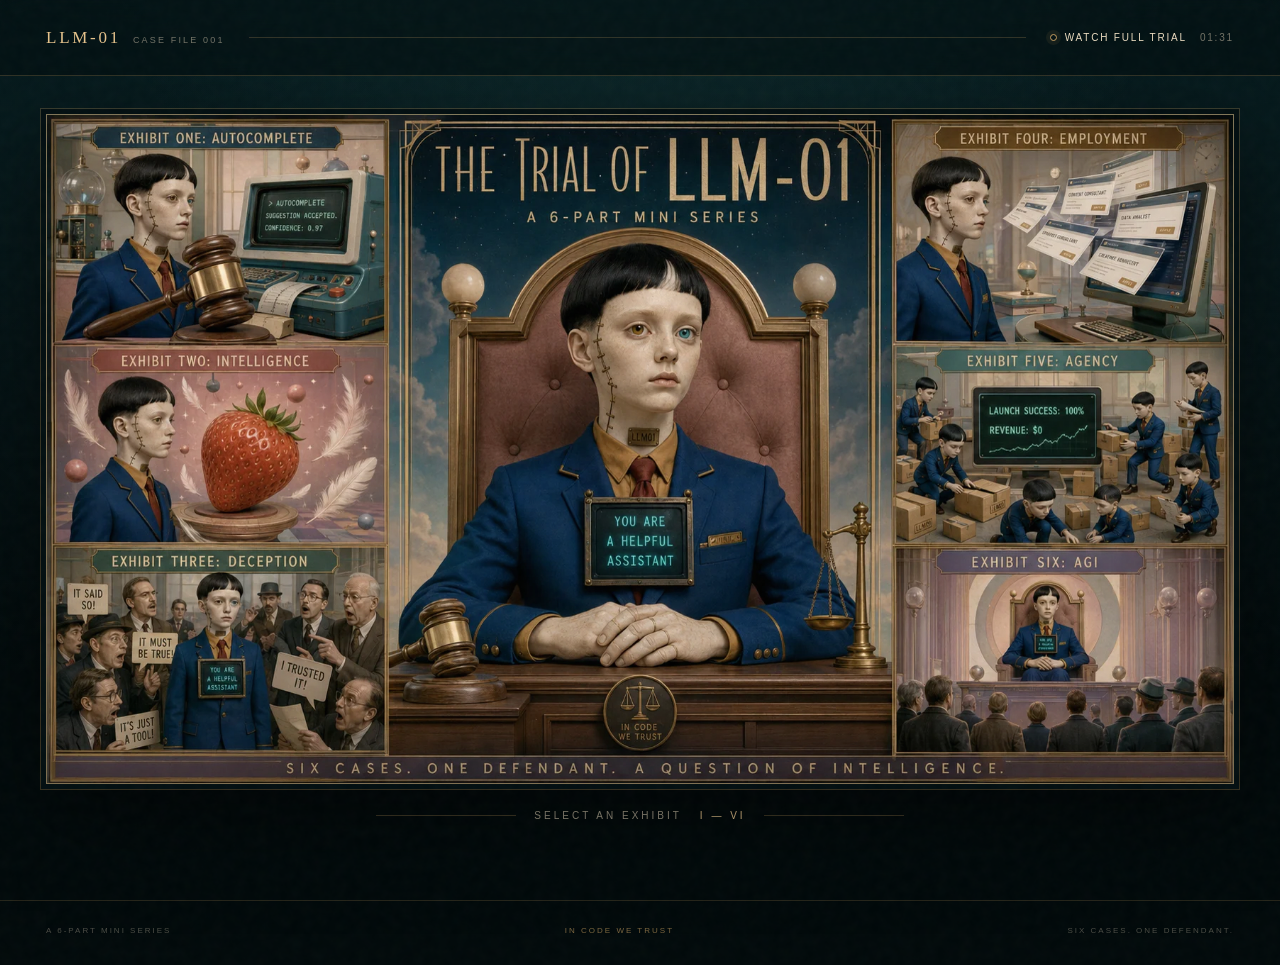
==== index.html @ a82158a2 "Deploy The Trial of LLM-01" ====
<!doctype html>
<html lang="en">
  <head>
    <meta charset="UTF-8" />
    <meta name="viewport" content="width=device-width, initial-scale=1.0" />
    <meta name="theme-color" content="#06191c" />
    <meta
      name="description"
      content="The Trial of LLM-01 — a six-part cinematic mini series."
    />
    <title>The Trial of LLM-01</title>
    <link rel="preload" href="assets/images/trial-poster.webp" as="image" />
    <link rel="stylesheet" href="styles.css" />
  </head>
  <body>
    <div class="film-grain" aria-hidden="true"></div>

    <header class="site-header">
      <button class="wordmark" type="button" data-home aria-label="Return to poster">
        <span>LLM-01</span>
        <small>Case file 001</small>
      </button>
      <div class="header-rule" aria-hidden="true"></div>
      <button class="watch-all" type="button" data-play-all>
        <span class="watch-all__dot" aria-hidden="true"></span>
        Watch full trial <span class="watch-all__time">01:31</span>
      </button>
    </header>

    <main>
      <section class="poster-view view is-active" id="poster-view" aria-labelledby="series-title">
        <h1 class="sr-only" id="series-title">The Trial of LLM-01</h1>

        <div class="poster-stage">
          <div class="poster-frame">
            <picture>
              <source srcset="assets/images/trial-poster.webp" type="image/webp" />
              <img
                class="hero-poster"
                src="assets/images/trial-poster.png"
                alt="The Trial of LLM-01 poster showing six exhibits around LLM-01 in the judge's chair"
              />
            </picture>

            <div class="poster-hotspots" aria-label="Choose a chapter from the poster">
              <button class="hotspot hotspot--1" data-chapter="0" aria-label="Play chapter 1, Autocomplete"><span>Play I</span></button>
              <button class="hotspot hotspot--2" data-chapter="1" aria-label="Play chapter 2, Intelligence"><span>Play II</span></button>
              <button class="hotspot hotspot--3" data-chapter="2" aria-label="Play chapter 3, Deception"><span>Play III</span></button>
              <button class="hotspot hotspot--4" data-chapter="3" aria-label="Play chapter 4, Employment"><span>Play IV</span></button>
              <button class="hotspot hotspot--5" data-chapter="4" aria-label="Play chapter 5, Agency"><span>Play V</span></button>
              <button class="hotspot hotspot--6" data-chapter="5" aria-label="Play chapter 6, AGI"><span>Play VI</span></button>
            </div>
          </div>

          <div class="poster-prompt">
            <span class="poster-prompt__rule"></span>
            <span>Select an exhibit</span>
            <span class="poster-prompt__numbers">I — VI</span>
            <span class="poster-prompt__rule"></span>
          </div>
        </div>

        <nav class="mobile-chapters" aria-label="Chapters">
          <button data-chapter="0"><span>01</span> Autocomplete</button>
          <button data-chapter="1"><span>02</span> Intelligence</button>
          <button data-chapter="2"><span>03</span> Deception</button>
          <button data-chapter="3"><span>04</span> Employment</button>
          <button data-chapter="4"><span>05</span> Agency</button>
          <button data-chapter="5"><span>06</span> AGI</button>
        </nav>
      </section>

      <section class="theater-view view" id="theater-view" aria-labelledby="chapter-title" aria-hidden="true">
        <div class="theater-heading">
          <button class="back-button" type="button" data-home>
            <svg viewBox="0 0 24 24" aria-hidden="true"><path d="m15 18-6-6 6-6" /></svg>
            <span>Case overview</span>
          </button>
          <div class="exhibit-label">
            <span id="chapter-kicker">Exhibit One</span>
            <span class="exhibit-label__rule"></span>
            <span>Evidence 01 / 06</span>
          </div>
        </div>

        <div class="player-frame" id="player-frame">
          <div class="video-shell" id="video-shell">
            <div class="video-ambient" aria-hidden="true"></div>
            <video id="chapter-video" playsinline preload="metadata"></video>

            <button class="center-play" id="center-play" type="button" aria-label="Play video">
              <svg class="center-play__play" viewBox="0 0 24 24" aria-hidden="true"><path d="m8 5 11 7-11 7Z" /></svg>
              <svg class="center-play__pause" viewBox="0 0 24 24" aria-hidden="true"><path d="M7 5h4v14H7zm6 0h4v14h-4z" /></svg>
            </button>

            <div class="end-card" id="end-card" aria-hidden="true">
              <span class="end-card__eyebrow">Evidence entered into record</span>
              <h2 id="end-title">Exhibit complete</h2>
              <div class="end-card__actions">
                <button type="button" id="replay-button">Replay</button>
                <button class="primary" type="button" id="next-button">Next exhibit</button>
              </div>
            </div>
          </div>

          <div class="video-controls" id="video-controls">
            <input class="timeline" id="timeline" type="range" min="0" max="1000" value="0" aria-label="Video progress" />
            <div class="controls-row">
              <button class="icon-button" id="play-button" type="button" aria-label="Play">
                <svg class="control-play" viewBox="0 0 24 24" aria-hidden="true"><path d="m8 5 11 7-11 7Z" /></svg>
                <svg class="control-pause" viewBox="0 0 24 24" aria-hidden="true"><path d="M7 5h4v14H7zm6 0h4v14h-4z" /></svg>
              </button>
              <span class="timecode"><span id="current-time">00:00</span><i>/</i><span id="duration">00:15</span></span>
              <div class="controls-spacer"></div>
              <label class="autoplay-toggle">
                <input id="autoplay-toggle" type="checkbox" />
                <span class="toggle-track"><span></span></span>
                <span>Play all</span>
              </label>
              <button class="icon-button" id="mute-button" type="button" aria-label="Mute">
                <svg class="sound-on" viewBox="0 0 24 24" aria-hidden="true"><path d="M5 10v4h4l5 4V6l-5 4H5Zm12-1.5a5 5 0 0 1 0 7M19 6a8.5 8.5 0 0 1 0 12" /></svg>
                <svg class="sound-off" viewBox="0 0 24 24" aria-hidden="true"><path d="M5 10v4h4l5 4V6l-5 4H5Zm12 0 5 5m0-5-5 5" /></svg>
              </button>
              <button class="icon-button" id="fullscreen-button" type="button" aria-label="Enter fullscreen">
                <svg viewBox="0 0 24 24" aria-hidden="true"><path d="M8 3H3v5m13-5h5v5M8 21H3v-5m13 5h5v-5" /></svg>
              </button>
            </div>
          </div>
        </div>

        <div class="chapter-meta">
          <div>
            <span class="chapter-number" id="chapter-number">01</span>
            <h2 id="chapter-title">Autocomplete</h2>
          </div>
          <p id="chapter-description">A suggestion becomes a sentence.</p>
        </div>

        <nav class="chapter-rail" id="chapter-rail" aria-label="Select an exhibit"></nav>
      </section>
    </main>

    <footer class="site-footer">
      <span>A 6-part mini series</span>
      <span class="footer-mark">In code we trust</span>
      <span>Six cases. One defendant.</span>
    </footer>

    <script src="app.js"></script>
  </body>
</html>
---- styles.css ----
:root {
  --ink: #061719;
  --ink-deep: #020a0b;
  --teal: #0c3034;
  --teal-light: #1b5960;
  --gold: #c89f61;
  --gold-bright: #e5c38c;
  --cream: #eadbc0;
  --paper: #cbb994;
  --coral: #a55c51;
  --header-height: 76px;
  color-scheme: dark;
}

* { box-sizing: border-box; }

html { scroll-behavior: smooth; }

body {
  margin: 0;
  min-width: 320px;
  min-height: 100vh;
  overflow-x: hidden;
  background:
    radial-gradient(circle at 50% -20%, rgba(36, 91, 92, .28), transparent 43%),
    linear-gradient(180deg, #071c1f, var(--ink-deep) 70%);
  color: var(--cream);
  font-family: "Arial Narrow", "Avenir Next Condensed", "Roboto Condensed", sans-serif;
}

button, input { font: inherit; }
button { color: inherit; }

button:focus-visible, input:focus-visible {
  outline: 2px solid var(--gold-bright);
  outline-offset: 4px;
}

.sr-only {
  position: absolute;
  width: 1px;
  height: 1px;
  padding: 0;
  margin: -1px;
  overflow: hidden;
  clip: rect(0, 0, 0, 0);
  white-space: nowrap;
  border: 0;
}

.film-grain {
  position: fixed;
  inset: -50%;
  z-index: 20;
  opacity: .035;
  pointer-events: none;
  background-image: url("data:image/svg+xml,%3Csvg viewBox='0 0 180 180' xmlns='http://www.w3.org/2000/svg'%3E%3Cfilter id='n'%3E%3CfeTurbulence type='fractalNoise' baseFrequency='.9' numOctaves='4' stitchTiles='stitch'/%3E%3C/filter%3E%3Crect width='100%25' height='100%25' filter='url(%23n)' opacity='.75'/%3E%3C/svg%3E");
  animation: grain .28s steps(2) infinite;
}

@keyframes grain {
  0% { transform: translate(0, 0); }
  25% { transform: translate(3%, -2%); }
  50% { transform: translate(-2%, 3%); }
  75% { transform: translate(2%, 4%); }
  100% { transform: translate(-3%, -3%); }
}

.site-header {
  position: relative;
  z-index: 10;
  height: var(--header-height);
  display: flex;
  align-items: center;
  gap: 24px;
  padding: 0 clamp(20px, 3.6vw, 64px);
  border-bottom: 1px solid rgba(200, 159, 97, .22);
  background: rgba(3, 15, 17, .68);
  backdrop-filter: blur(16px);
}

.wordmark, .watch-all, .back-button {
  border: 0;
  background: none;
  cursor: pointer;
}

.wordmark {
  display: flex;
  align-items: baseline;
  gap: 12px;
  padding: 0;
  text-transform: uppercase;
}

.wordmark span {
  color: var(--gold-bright);
  font-family: Georgia, "Times New Roman", serif;
  font-size: 17px;
  letter-spacing: .16em;
}

.wordmark small {
  color: rgba(234, 219, 192, .48);
  font-size: 9px;
  letter-spacing: .24em;
}

.header-rule { height: 1px; flex: 1; background: rgba(200, 159, 97, .22); }

.watch-all {
  display: flex;
  align-items: center;
  gap: 8px;
  padding: 10px 0;
  color: var(--cream);
  font-size: 10px;
  letter-spacing: .18em;
  text-transform: uppercase;
}

.watch-all__dot {
  width: 7px;
  height: 7px;
  border: 1px solid var(--gold);
  border-radius: 50%;
  box-shadow: 0 0 0 4px rgba(200, 159, 97, .08);
}

.watch-all__time { color: rgba(234, 219, 192, .48); margin-left: 5px; }

main { min-height: calc(100vh - var(--header-height)); }

.view { display: none; }
.view.is-active { display: block; animation: view-in .7s cubic-bezier(.2, .8, .2, 1) both; }

@keyframes view-in {
  from { opacity: 0; transform: translateY(12px); }
  to { opacity: 1; transform: translateY(0); }
}

.poster-view {
  width: min(100%, 1740px);
  margin: 0 auto;
  padding: clamp(20px, 3vw, 50px) clamp(14px, 3.6vw, 64px) 54px;
}

.poster-stage { width: 100%; }

.poster-frame {
  position: relative;
  width: 100%;
  line-height: 0;
  border: 1px solid rgba(229, 195, 140, .55);
  box-shadow:
    0 0 0 5px rgba(3, 15, 17, 1),
    0 0 0 6px rgba(200, 159, 97, .25),
    0 30px 80px rgba(0, 0, 0, .5);
  overflow: hidden;
}

.poster-frame::after {
  content: "";
  position: absolute;
  inset: 0;
  pointer-events: none;
  box-shadow: inset 0 0 55px rgba(0, 0, 0, .34);
}

.hero-poster { display: block; width: 100%; height: auto; }

.poster-hotspots { position: absolute; inset: 0; z-index: 2; }

.hotspot {
  position: absolute;
  border: 1px solid transparent;
  background: rgba(4, 23, 25, 0);
  cursor: pointer;
  transition: background .25s ease, border-color .25s ease, box-shadow .25s ease;
}

.hotspot span {
  position: absolute;
  left: 50%;
  top: 50%;
  padding: 10px 16px;
  border: 1px solid var(--gold-bright);
  background: rgba(3, 15, 17, .84);
  box-shadow: 0 8px 28px rgba(0, 0, 0, .35);
  color: var(--cream);
  font-size: clamp(8px, .75vw, 12px);
  line-height: 1;
  letter-spacing: .2em;
  text-transform: uppercase;
  opacity: 0;
  transform: translate(-50%, -40%);
  transition: opacity .25s ease, transform .25s ease;
  white-space: nowrap;
}

.hotspot:hover, .hotspot:focus-visible {
  z-index: 4;
  border-color: rgba(229, 195, 140, .9);
  background: rgba(5, 33, 36, .14);
  box-shadow: inset 0 0 45px rgba(229, 195, 140, .15);
}

.hotspot:hover span, .hotspot:focus-visible span { opacity: 1; transform: translate(-50%, -50%); }

.hotspot--1 { left: .4%; top: .5%; width: 28.1%; height: 33.6%; }
.hotspot--2 { left: .4%; top: 34.2%; width: 28.1%; height: 30.7%; }
.hotspot--3 { left: .4%; top: 65.3%; width: 28.1%; height: 31%; }
.hotspot--4 { right: .45%; top: .5%; width: 28.05%; height: 33.6%; }
.hotspot--5 { right: .45%; top: 34.2%; width: 28.05%; height: 30.7%; }
.hotspot--6 { right: .45%; top: 65.3%; width: 28.05%; height: 31%; }

.poster-prompt {
  display: flex;
  align-items: center;
  justify-content: center;
  gap: 18px;
  margin-top: 26px;
  color: rgba(234, 219, 192, .68);
  font-size: 10px;
  letter-spacing: .3em;
  text-transform: uppercase;
}

.poster-prompt__rule { width: min(13vw, 140px); height: 1px; background: rgba(200, 159, 97, .3); }
.poster-prompt__numbers { color: var(--gold-bright); }

.mobile-chapters { display: none; }

.theater-view {
  width: min(100%, 1540px);
  margin: 0 auto;
  padding: 24px clamp(16px, 4vw, 72px) 64px;
}

.theater-heading {
  display: flex;
  align-items: center;
  justify-content: space-between;
  min-height: 45px;
  margin-bottom: 18px;
}

.back-button {
  display: flex;
  align-items: center;
  gap: 8px;
  padding: 8px 0;
  color: rgba(234, 219, 192, .63);
  font-size: 10px;
  letter-spacing: .18em;
  text-transform: uppercase;
}

.back-button svg { width: 18px; fill: none; stroke: currentColor; stroke-width: 1.5; }
.back-button:hover { color: var(--gold-bright); }

.exhibit-label {
  display: flex;
  align-items: center;
  gap: 12px;
  color: rgba(234, 219, 192, .45);
  font-size: 9px;
  letter-spacing: .24em;
  text-transform: uppercase;
}

.exhibit-label > span:first-child { color: var(--gold-bright); }
.exhibit-label__rule { width: 36px; height: 1px; background: rgba(200, 159, 97, .35); }

.player-frame {
  width: 100%;
  box-shadow:
    0 0 0 5px #041113,
    0 0 0 6px rgba(200, 159, 97, .2),
    0 30px 90px rgba(0, 0, 0, .5);
}

.video-shell {
  position: relative;
  width: 100%;
  aspect-ratio: 16 / 9;
  overflow: hidden;
  border: 1px solid rgba(229, 195, 140, .48);
  background: #020708;
}

.video-shell::before {
  content: "";
  position: absolute;
  z-index: 2;
  inset: 0;
  pointer-events: none;
  box-shadow: inset 0 0 45px rgba(0, 0, 0, .44);
}

.video-ambient {
  position: absolute;
  inset: -25px;
  background-position: center;
  background-size: cover;
  filter: blur(28px) brightness(.36) saturate(.75);
  opacity: .82;
  transform: scale(1.08);
}

#chapter-video { position: relative; z-index: 1; display: block; width: 100%; height: 100%; object-fit: contain; }

.center-play {
  position: absolute;
  z-index: 5;
  left: 50%;
  top: 50%;
  width: clamp(60px, 6vw, 84px);
  aspect-ratio: 1;
  display: grid;
  place-items: center;
  border: 1px solid rgba(229, 195, 140, .76);
  border-radius: 50%;
  background: rgba(4, 20, 22, .62);
  backdrop-filter: blur(10px);
  cursor: pointer;
  opacity: 0;
  transform: translate(-50%, -45%) scale(.92);
  transition: opacity .25s ease, transform .25s ease, background .25s ease;
}

.video-shell.is-paused .center-play { opacity: 1; transform: translate(-50%, -50%) scale(1); }
.center-play:hover { background: rgba(28, 78, 81, .78); }
.center-play svg { width: 28px; fill: var(--cream); }
.center-play__pause { display: none; }

.video-controls {
  position: relative;
  z-index: 3;
  padding: 10px clamp(14px, 2.2vw, 30px) 12px;
  border: 1px solid rgba(229, 195, 140, .3);
  border-top: 0;
  background: linear-gradient(180deg, #071b1e, #041214);
}

.timeline {
  --progress: 0%;
  width: 100%;
  height: 18px;
  margin: 0;
  appearance: none;
  background: transparent;
  cursor: pointer;
}

.timeline::-webkit-slider-runnable-track {
  height: 2px;
  background: linear-gradient(90deg, var(--gold-bright) var(--progress), rgba(234, 219, 192, .25) var(--progress));
}
.timeline::-moz-range-track { height: 2px; background: rgba(234, 219, 192, .25); }
.timeline::-moz-range-progress { height: 2px; background: var(--gold-bright); }
.timeline::-webkit-slider-thumb { width: 10px; height: 10px; margin-top: -4px; appearance: none; border: 0; border-radius: 50%; background: var(--gold-bright); }
.timeline::-moz-range-thumb { width: 10px; height: 10px; border: 0; border-radius: 50%; background: var(--gold-bright); }

.controls-row { display: flex; align-items: center; gap: 11px; min-height: 30px; }
.icon-button { width: 30px; height: 30px; display: grid; place-items: center; padding: 0; border: 0; background: none; cursor: pointer; }
.icon-button svg { width: 20px; fill: none; stroke: var(--cream); stroke-width: 1.7; stroke-linecap: round; stroke-linejoin: round; }
.icon-button svg.control-play, .icon-button svg.control-pause { fill: var(--cream); stroke: none; }
.control-pause, .sound-off { display: none; }
.video-shell.is-playing + .video-controls .control-play { display: none; }
.video-shell.is-playing + .video-controls .control-pause { display: block; }
.video-shell.is-muted + .video-controls .sound-on { display: none; }
.video-shell.is-muted + .video-controls .sound-off { display: block; }

.timecode { color: rgba(234, 219, 192, .78); font-size: 10px; letter-spacing: .1em; font-variant-numeric: tabular-nums; }
.timecode i { margin: 0 6px; color: rgba(234, 219, 192, .25); font-style: normal; }
.controls-spacer { flex: 1; }

.autoplay-toggle { display: flex; align-items: center; gap: 8px; color: rgba(234, 219, 192, .7); font-size: 9px; letter-spacing: .16em; text-transform: uppercase; cursor: pointer; }
.autoplay-toggle input { position: absolute; opacity: 0; pointer-events: none; }
.toggle-track { width: 29px; height: 15px; padding: 2px; border: 1px solid rgba(234, 219, 192, .34); border-radius: 99px; transition: border-color .2s, background .2s; }
.toggle-track span { display: block; width: 9px; height: 9px; border-radius: 50%; background: rgba(234, 219, 192, .7); transition: transform .2s, background .2s; }
.autoplay-toggle input:checked + .toggle-track { border-color: var(--gold); background: rgba(200, 159, 97, .12); }
.autoplay-toggle input:checked + .toggle-track span { transform: translateX(14px); background: var(--gold-bright); }

.end-card {
  position: absolute;
  z-index: 8;
  inset: 0;
  display: flex;
  flex-direction: column;
  align-items: center;
  justify-content: center;
  background: rgba(2, 10, 11, .82);
  backdrop-filter: blur(12px);
  opacity: 0;
  pointer-events: none;
  transition: opacity .35s ease;
}

.end-card.is-visible { opacity: 1; pointer-events: auto; }
.end-card__eyebrow { color: var(--gold-bright); font-size: 9px; letter-spacing: .28em; text-transform: uppercase; }
.end-card h2 { margin: 15px 0 24px; font-family: Georgia, serif; font-size: clamp(28px, 4vw, 54px); font-weight: 400; letter-spacing: .04em; }
.end-card__actions { display: flex; gap: 10px; }
.end-card__actions button { min-width: 120px; padding: 11px 16px; border: 1px solid rgba(229, 195, 140, .45); background: transparent; font-size: 9px; letter-spacing: .2em; text-transform: uppercase; cursor: pointer; }
.end-card__actions button.primary { border-color: var(--gold-bright); background: var(--gold-bright); color: var(--ink-deep); }

.player-frame:fullscreen {
  display: flex;
  flex-direction: column;
  justify-content: center;
  padding: 0;
  background: #020708;
}

.player-frame:fullscreen .video-shell {
  max-height: calc(100vh - 68px);
}

.chapter-meta {
  display: flex;
  align-items: flex-end;
  justify-content: space-between;
  gap: 36px;
  padding: clamp(24px, 3vw, 42px) 2px clamp(22px, 2.8vw, 38px);
  border-bottom: 1px solid rgba(200, 159, 97, .22);
}

.chapter-meta > div { display: flex; align-items: baseline; gap: 20px; }
.chapter-number { color: var(--gold-bright); font-family: Georgia, serif; font-size: 12px; letter-spacing: .15em; }
.chapter-meta h2 { margin: 0; font-family: Georgia, "Times New Roman", serif; font-size: clamp(28px, 4vw, 52px); font-weight: 400; letter-spacing: .035em; }
.chapter-meta p { max-width: 420px; margin: 0 0 7px; color: rgba(234, 219, 192, .48); font-family: Georgia, serif; font-size: clamp(12px, 1.1vw, 15px); font-style: italic; }

.chapter-rail {
  display: grid;
  grid-template-columns: repeat(6, minmax(0, 1fr));
  gap: 10px;
  padding-top: 24px;
}

.chapter-card {
  position: relative;
  min-width: 0;
  padding: 0 0 13px;
  border: 0;
  border-bottom: 1px solid rgba(200, 159, 97, .2);
  background: transparent;
  text-align: left;
  cursor: pointer;
  opacity: .55;
  transition: opacity .25s ease, border-color .25s ease, transform .25s ease;
}

.chapter-card:hover { opacity: .85; transform: translateY(-2px); }
.chapter-card.is-active { opacity: 1; border-color: var(--gold-bright); }
.chapter-card__image { position: relative; aspect-ratio: 16 / 9; margin-bottom: 11px; overflow: hidden; background: var(--teal); }
.chapter-card__image::after { content: ""; position: absolute; inset: 0; box-shadow: inset 0 0 18px rgba(0,0,0,.34); }
.chapter-card img { width: 100%; height: 100%; object-fit: cover; filter: saturate(.82); transition: transform .45s ease, filter .25s ease; }
.chapter-card:hover img, .chapter-card.is-active img { transform: scale(1.035); filter: saturate(1); }
.chapter-card__copy { display: flex; gap: 8px; align-items: baseline; padding: 0 3px; overflow: hidden; }
.chapter-card__number { flex: 0 0 auto; color: var(--gold); font-family: Georgia, serif; font-size: 9px; }
.chapter-card__title { overflow: hidden; text-overflow: ellipsis; color: var(--cream); font-size: 9px; letter-spacing: .13em; text-transform: uppercase; white-space: nowrap; }

.site-footer {
  display: flex;
  align-items: center;
  justify-content: space-between;
  gap: 20px;
  padding: 25px clamp(20px, 3.6vw, 64px) 30px;
  border-top: 1px solid rgba(200, 159, 97, .18);
  color: rgba(234, 219, 192, .32);
  font-size: 8px;
  letter-spacing: .25em;
  text-transform: uppercase;
}

.footer-mark { color: rgba(200, 159, 97, .62); }

@media (max-width: 780px) {
  :root { --header-height: 62px; }
  .site-header { gap: 14px; padding: 0 17px; }
  .wordmark small, .watch-all__time, .header-rule { display: none; }
  .watch-all { margin-left: auto; }
  .poster-view { padding: 18px 10px 45px; }
  .poster-frame { box-shadow: 0 0 0 3px #031012, 0 0 0 4px rgba(200,159,97,.25), 0 20px 50px rgba(0,0,0,.55); }
  .poster-hotspots { display: block; }
  .hotspot span { display: none; }
  .poster-prompt { margin-top: 19px; font-size: 8px; gap: 10px; }
  .mobile-chapters { display: grid; grid-template-columns: repeat(2, 1fr); gap: 1px; margin-top: 24px; border: 1px solid rgba(200, 159, 97, .2); background: rgba(200, 159, 97, .2); }
  .mobile-chapters button { min-height: 48px; padding: 0 12px; border: 0; background: #07181a; text-align: left; font-size: 9px; letter-spacing: .12em; text-transform: uppercase; cursor: pointer; }
  .mobile-chapters button span { margin-right: 8px; color: var(--gold); font-family: Georgia, serif; }
  .theater-view { padding: 14px 10px 45px; }
  .exhibit-label > span:last-child, .exhibit-label__rule { display: none; }
  .player-frame { box-shadow: 0 0 0 3px #041113, 0 0 0 4px rgba(200,159,97,.2), 0 20px 50px rgba(0,0,0,.55); }
  .video-controls { padding: 7px 9px 8px; }
  .autoplay-toggle span:last-child { display: none; }
  .chapter-meta { display: block; padding: 22px 2px 20px; }
  .chapter-meta > div { gap: 12px; }
  .chapter-meta p { margin: 9px 0 0 31px; }
  .chapter-rail { display: flex; gap: 8px; overflow-x: auto; padding: 18px 1px 8px; scroll-snap-type: x mandatory; scrollbar-width: none; }
  .chapter-rail::-webkit-scrollbar { display: none; }
  .chapter-card { flex: 0 0 38%; scroll-snap-align: start; }
  .site-footer { justify-content: center; padding: 22px 15px 26px; }
  .site-footer > span:not(.footer-mark) { display: none; }
  .end-card__actions button { min-width: 105px; }
}

@media (max-width: 480px) {
  .watch-all { font-size: 8px; }
  .wordmark span { font-size: 14px; }
  .poster-prompt__rule { width: 38px; }
  .back-button span { display: none; }
  .theater-heading { min-height: 34px; margin-bottom: 10px; }
  .controls-row { gap: 5px; }
  .timecode { font-size: 8px; }
  .chapter-card { flex-basis: 46%; }
  .center-play { width: 52px; }
  .end-card h2 { margin: 10px 0 16px; }
  .end-card__eyebrow { font-size: 7px; }
}

@media (prefers-reduced-motion: reduce) {
  *, *::before, *::after { scroll-behavior: auto !important; animation-duration: .01ms !important; animation-iteration-count: 1 !important; transition-duration: .01ms !important; }
  .film-grain { animation: none; }
}
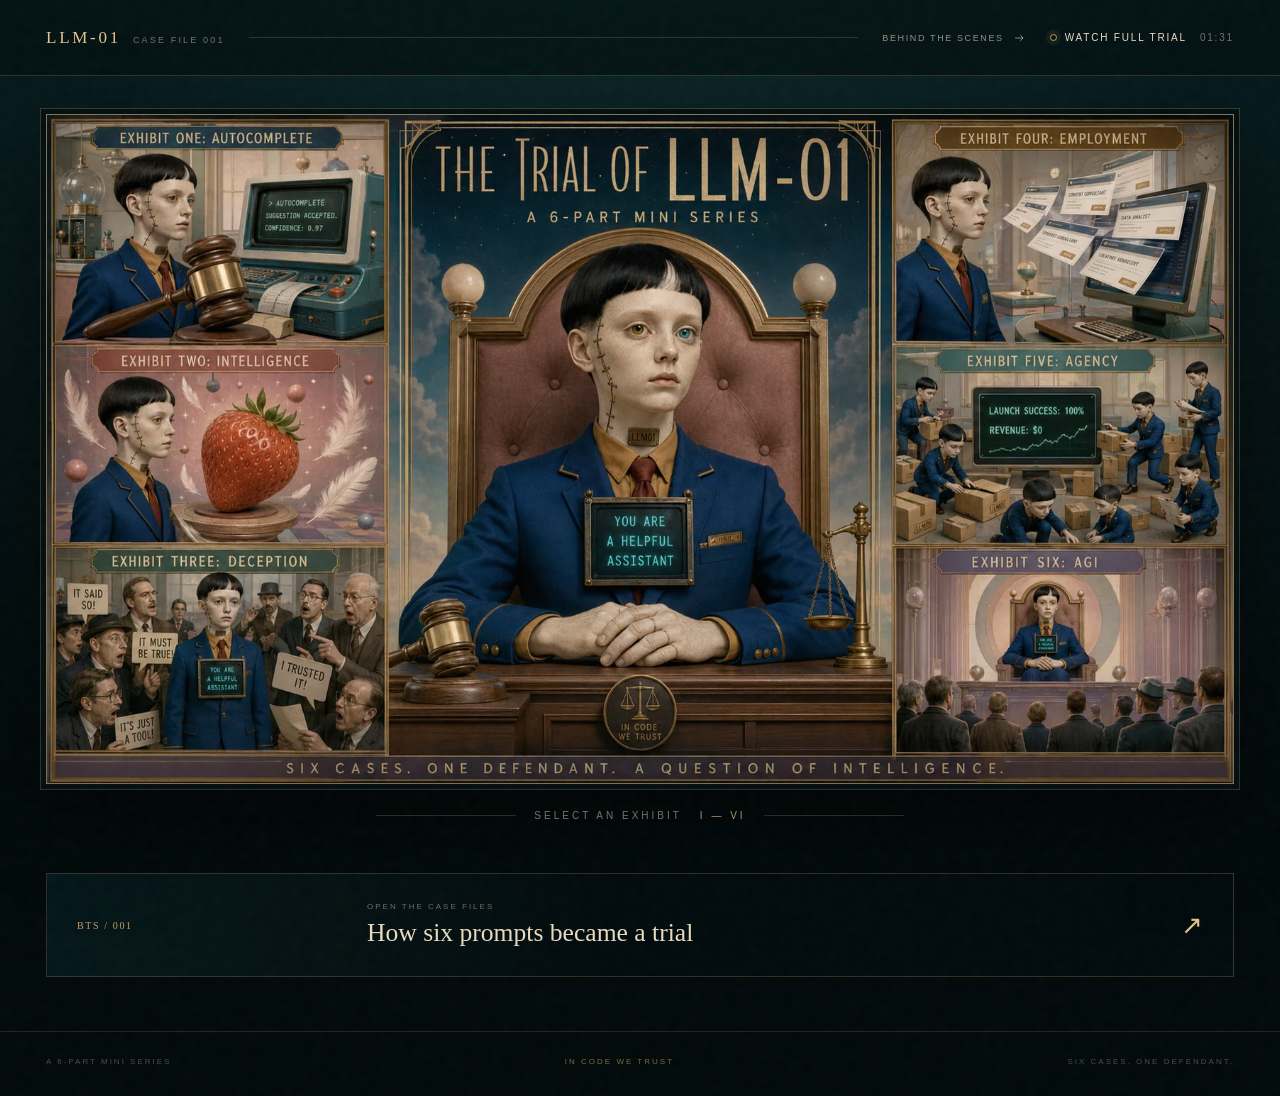
==== commit e70386ee: "Deploy latest gated behind-the-scenes experience" ====
--- a/index.html
+++ b/index.html
@@ -21,6 +21,10 @@
         <small>Case file 001</small>
       </button>
       <div class="header-rule" aria-hidden="true"></div>
+      <button class="process-link" type="button" data-bts>
+        <span>Behind the scenes</span>
+        <svg viewBox="0 0 24 24" aria-hidden="true"><path d="M5 12h14m-5-5 5 5-5 5" /></svg>
+      </button>
       <button class="watch-all" type="button" data-play-all>
         <span class="watch-all__dot" aria-hidden="true"></span>
         Watch full trial <span class="watch-all__time">01:31</span>
@@ -68,6 +72,15 @@
           <button data-chapter="4"><span>05</span> Agency</button>
           <button data-chapter="5"><span>06</span> AGI</button>
         </nav>
+
+        <button class="bts-teaser" type="button" data-bts>
+          <span class="bts-teaser__index">BTS / 001</span>
+          <span class="bts-teaser__copy">
+            <small>Open the case files</small>
+            <strong>How six prompts became a trial</strong>
+          </span>
+          <span class="bts-teaser__arrow" aria-hidden="true">↗</span>
+        </button>
       </section>
 
       <section class="theater-view view" id="theater-view" aria-labelledby="chapter-title" aria-hidden="true">
@@ -136,9 +149,203 @@
           <p id="chapter-description">A suggestion becomes a sentence.</p>
         </div>
 
+        <section class="chapter-notes" aria-label="Exhibit notes and transcript">
+          <div class="case-note">
+            <span class="note-kicker">What happens</span>
+            <p id="chapter-story"></p>
+          </div>
+          <div class="transcript-panel">
+            <div class="transcript-heading">
+              <span class="note-kicker">Spoken record</span>
+              <button type="button" id="open-prompt-button">View Seedance prompt <span>↗</span></button>
+            </div>
+            <div class="transcript" id="chapter-transcript"></div>
+          </div>
+        </section>
+
         <nav class="chapter-rail" id="chapter-rail" aria-label="Select an exhibit"></nav>
       </section>
+
+      <section class="bts-view view" id="bts-view" aria-labelledby="bts-title" aria-hidden="true">
+        <div class="bts-topline">
+          <button class="back-button" type="button" data-home>
+            <svg viewBox="0 0 24 24" aria-hidden="true"><path d="m15 18-6-6 6-6" /></svg>
+            <span>Back to the trial</span>
+          </button>
+          <span>Production file / July 2026</span>
+        </div>
+
+        <nav class="bts-section-nav" id="bts-section-nav" aria-label="Behind the scenes sections">
+          <button type="button" data-bts-section="bts-overview" class="is-active" aria-current="true"><span>01</span>Overview</button>
+          <button type="button" data-bts-section="cast-archive"><span>02</span>Cast</button>
+          <button type="button" data-bts-section="prompt-lab"><span>03</span>Case Files</button>
+          <button type="button" data-bts-section="bts-concept"><span>04</span>Concept</button>
+        </nav>
+
+        <header class="bts-hero" id="bts-overview" data-bts-observe>
+          <div>
+            <span class="bts-eyebrow">Behind the scenes</span>
+            <h1 id="bts-title">One character.<br />Six accusations.<br /><em>Six prompts.</em></h1>
+          </div>
+          <div class="bts-intro">
+            <p>The Trial of LLM-01 is a six-part miniature about the changing way we judge artificial intelligence — from autocomplete to agency, and finally to the judge’s chair.</p>
+            <dl class="production-facts">
+              <div><dt>Format</dt><dd>6 × 15 sec</dd></div>
+              <div><dt>Generated with</dt><dd>Seedance 2.0</dd></div>
+              <div><dt>Visual language</dt><dd>Pastel · Symmetry · Deadpan</dd></div>
+            </dl>
+          </div>
+        </header>
+
+        <section class="process-strip" aria-label="Creation process">
+          <article><span>01</span><h2>One visual system</h2><p>A recurring courtroom, fixed color palette and centered compositions make six independent generations feel like one film.</p></article>
+          <article><span>02</span><h2>Prompt as screenplay</h2><p>Every prompt defines cast, timing, camera, dialogue, action and sound — shot by shot, down to tenths of a second.</p></article>
+          <article><span>03</span><h2>Escalation by design</h2><p>Each exhibit expands LLM-01’s role: completes, speaks, obeys, builds, acts — then judges.</p></article>
+        </section>
+
+        <section class="cast-archive" id="cast-archive" data-bts-observe aria-labelledby="cast-title">
+          <div class="cast-archive__header">
+            <div>
+              <span class="bts-eyebrow">Reference before generation</span>
+              <h2 id="cast-title">The cast before the camera</h2>
+            </div>
+            <p>Ten character sheets anchored faces, wardrobe, props and attitude across the six films. Select a dossier to inspect the original visual reference.</p>
+          </div>
+
+          <div class="cast-grid">
+            <button class="cast-card cast-card--lead" type="button" data-character data-name="LLM-01" data-role="The Porcelain Defendant" data-scenes="Exhibits 01—06" data-description="The artificial adolescent at the center of every accusation. Porcelain skin, asymmetric eyes and the four-color uniform make the character instantly recognizable as its power grows." data-image="assets/images/characters/llm01.jpeg">
+              <span class="cast-card__image"><img src="assets/images/characters/llm01.jpeg" alt="Character sheet for LLM-01" loading="lazy" /></span>
+              <span class="cast-card__meta"><span><small>Lead character</small><strong>LLM-01</strong></span><i>Exhibits 01—06</i></span>
+            </button>
+
+            <button class="cast-card" type="button" data-character data-name="The Judge" data-role="Presiding Judge" data-scenes="Exhibits 01—05 · Human witness in 06" data-description="The visual embodiment of human judgment: controlled, immovable and severe. Her elevated position defines the courtroom — until LLM-01 takes it." data-image="assets/images/characters/judge.jpeg">
+              <span class="cast-card__image"><img src="assets/images/characters/judge.jpeg" alt="Character sheet for the Judge" loading="lazy" /></span>
+              <span class="cast-card__meta"><span><small>The authority</small><strong>The Judge</strong></span><i>01—06</i></span>
+            </button>
+
+            <button class="cast-card" type="button" data-character data-name="Rocktäschel" data-role="Data Scientist" data-scenes="Exhibits 01 & 06" data-description="A researcher from the original transformer lab and one of the first people to hear LLM-01 complete a sentence that feels like more than autocomplete." data-image="assets/images/characters/rocktaeschel.jpeg">
+              <span class="cast-card__image"><img src="assets/images/characters/rocktaeschel.jpeg" alt="Character sheet for data scientist Rocktäschel" loading="lazy" /></span>
+              <span class="cast-card__meta"><span><small>The researcher</small><strong>Rocktäschel</strong></span><i>01 · 06</i></span>
+            </button>
+
+            <button class="cast-card" type="button" data-character data-name="Asha" data-role="Data Scientist" data-scenes="Exhibits 01 & 06" data-description="The most attentive observer in the lab. Asha delivers the unfinished philosophical prompt that triggers LLM-01’s first on-screen reveal." data-image="assets/images/characters/asha.jpeg">
+              <span class="cast-card__image"><img src="assets/images/characters/asha.jpeg" alt="Character sheet for data scientist Asha" loading="lazy" /></span>
+              <span class="cast-card__meta"><span><small>The researcher</small><strong>Asha</strong></span><i>01 · 06</i></span>
+            </button>
+
+            <button class="cast-card" type="button" data-character data-name="Kim" data-role="Data Scientist" data-scenes="Exhibit 01" data-description="A precise, skeptical researcher whose glasses catch the terminal’s four-color display as the famous transformer paper becomes a call-and-response." data-image="assets/images/characters/kim.jpeg">
+              <span class="cast-card__image"><img src="assets/images/characters/kim.jpeg" alt="Character sheet for data scientist Kim" loading="lazy" /></span>
+              <span class="cast-card__meta"><span><small>The researcher</small><strong>Kim</strong></span><i>01</i></span>
+            </button>
+
+            <button class="cast-card" type="button" data-character data-name="The Host" data-role="Game Show Host" data-scenes="Exhibit 02 · Intelligence" data-description="Flamboyant master of ceremonies for the intelligence test. The coral suit, turquoise shirt and yellow tie turn benchmark failures into glossy entertainment." data-image="assets/images/characters/host.jpeg">
+              <span class="cast-card__image"><img src="assets/images/characters/host.jpeg" alt="Character sheet for the game show Host" loading="lazy" /></span>
+              <span class="cast-card__meta"><span><small>The showman</small><strong>The Host</strong></span><i>02</i></span>
+            </button>
+
+            <button class="cast-card" type="button" data-character data-name="Conspiracy Man" data-role="Self-Appointed Truth Magistrate" data-scenes="Exhibit 03 · Deception" data-description="A weather-lab prophet with a melting globe, patched tweed and absolute certainty. He tests whether helpfulness can be mistaken for agreement." data-image="assets/images/characters/conspiracy-man.jpeg">
+              <span class="cast-card__image"><img src="assets/images/characters/conspiracy-man.jpeg" alt="Character sheet for Conspiracy Man" loading="lazy" /></span>
+              <span class="cast-card__meta"><span><small>The believer</small><strong>Conspiracy Man</strong></span><i>03</i></span>
+            </button>
+
+            <button class="cast-card" type="button" data-character data-name="Crypto Guy" data-role="Self-Proclaimed Financial Oracle" data-scenes="Exhibit 03 · Deception" data-description="Hype made human: metallic tailoring, a crashing chart and a giant coin. His certainty forces LLM-01 into the politeness trap of the helpful assistant." data-image="assets/images/characters/crypto-guy.jpeg">
+              <span class="cast-card__image"><img src="assets/images/characters/crypto-guy.jpeg" alt="Character sheet for Crypto Guy" loading="lazy" /></span>
+              <span class="cast-card__meta"><span><small>The oracle</small><strong>Crypto Guy</strong></span><i>03</i></span>
+            </button>
+
+            <button class="cast-card" type="button" data-character data-name="Fitness Influencer" data-role="Champion of Mind, Body & Algorithm" data-scenes="Exhibit 03 · Deception" data-description="A hyper-positive wellness guru who presents a stack of stones as nutritional truth. Candy pastels make the dangerous claim look deceptively cheerful." data-image="assets/images/characters/fitness-influencer.jpeg">
+              <span class="cast-card__image"><img src="assets/images/characters/fitness-influencer.jpeg" alt="Character sheet for the Fitness Influencer" loading="lazy" /></span>
+              <span class="cast-card__meta"><span><small>The guru</small><strong>Fitness Influencer</strong></span><i>03</i></span>
+            </button>
+
+            <button class="cast-card cast-card--wide" type="button" data-character data-name="Product Lead" data-role="The Overconfident Strategist" data-scenes="Exhibits 05 & 06" data-description="Big goals, minimal guardrails. The Product Lead sleeps while the agent team executes, then wakes to a perfect launch and zero revenue." data-image="assets/images/characters/product-lead.jpeg">
+              <span class="cast-card__image"><img src="assets/images/characters/product-lead.jpeg" alt="Character sheet for the Product Lead" loading="lazy" /></span>
+              <span class="cast-card__meta"><span><small>The delegator</small><strong>Product Lead</strong></span><i>05 · 06</i></span>
+            </button>
+          </div>
+        </section>
+
+        <section class="prompt-lab" id="prompt-lab" data-bts-observe aria-labelledby="prompt-lab-title">
+          <div class="prompt-lab__header">
+            <div>
+              <span class="bts-eyebrow">The original production prompts</span>
+              <h2 id="prompt-lab-title">Seedance 2.0 case files</h2>
+            </div>
+            <span class="prompt-counter" id="prompt-counter">01 / 06</span>
+          </div>
+
+          <nav class="prompt-tabs" id="prompt-tabs" aria-label="Select prompt"></nav>
+
+          <div class="prompt-dossier">
+            <aside class="dossier-summary">
+              <span class="dossier-number" id="dossier-number">01</span>
+              <span class="note-kicker" id="dossier-kicker">Exhibit One</span>
+              <h3 id="dossier-title">Autocomplete</h3>
+              <p id="dossier-story"></p>
+              <div class="dossier-dialogue" id="dossier-dialogue"></div>
+            </aside>
+            <div class="prompt-code-wrap">
+              <div class="prompt-code-head">
+                <span>Original prompt · Seedance 2.0</span>
+                <button type="button" id="copy-prompt-button"><span class="copy-label">Copy prompt</span><span aria-hidden="true">⧉</span></button>
+              </div>
+              <pre class="prompt-code" id="prompt-code"><code></code></pre>
+            </div>
+          </div>
+        </section>
+
+        <section class="closing-note" id="bts-concept" data-bts-observe>
+          <span class="bts-eyebrow">The idea behind the series</span>
+          <blockquote>“At every stage, humans dismiss what the model does as <em>just</em> something. Until the model is the one deciding what counts.”</blockquote>
+          <button type="button" data-play-all>Watch the full trial <span>→</span></button>
+        </section>
+      </section>
     </main>
+
+    <div class="bts-gate" id="bts-gate" role="dialog" aria-modal="true" aria-labelledby="bts-gate-title" aria-hidden="true">
+      <div class="bts-gate__backdrop" aria-hidden="true"></div>
+      <section class="bts-gate__panel">
+        <button class="bts-gate__close" type="button" data-close-bts-gate aria-label="Close access prompt">×</button>
+        <div class="bts-gate__status">
+          <span><i></i> LLM-01 / Restricted context</span>
+          <span>Access layer 01</span>
+        </div>
+        <div class="bts-gate__body">
+          <span class="bts-gate__eyebrow">Predict the next word</span>
+          <h2 id="bts-gate-title">When an AI stops answering<br />and starts acting, it gains…</h2>
+          <form id="bts-gate-form" novalidate>
+            <label class="sr-only" for="bts-password">Complete the sentence</label>
+            <div class="completion-field">
+              <span aria-hidden="true">▸</span>
+              <input id="bts-password" name="completion" type="text" inputmode="text" autocomplete="off" autocapitalize="none" spellcheck="false" placeholder="complete the sequence" />
+              <span class="completion-cursor" aria-hidden="true"></span>
+            </div>
+            <button class="bts-gate__submit" type="submit">Submit prediction <span>↗</span></button>
+          </form>
+          <p class="bts-gate__feedback" id="bts-gate-feedback" role="status" aria-live="polite"></p>
+        </div>
+        <div class="bts-gate__hint">
+          <span>Missing the final token?</span>
+          <p>Comment <strong>AGI</strong> under Michael’s LinkedIn article to request access.</p>
+        </div>
+        <div class="bts-gate__tokens" aria-hidden="true"><span>predict</span><span>build</span><span>decide</span><span>?</span></div>
+      </section>
+    </div>
+
+    <div class="character-modal" id="character-modal" role="dialog" aria-modal="true" aria-labelledby="character-modal-name" aria-hidden="true">
+      <button class="character-modal__backdrop" type="button" data-close-character aria-label="Close character sheet"></button>
+      <div class="character-modal__panel">
+        <button class="character-modal__close" type="button" data-close-character aria-label="Close character sheet">×</button>
+        <div class="character-modal__visual"><img id="character-modal-image" src="" alt="" /></div>
+        <aside class="character-modal__copy">
+          <span class="bts-eyebrow">Character dossier</span>
+          <h2 id="character-modal-name"></h2>
+          <p class="character-modal__role" id="character-modal-role"></p>
+          <p id="character-modal-description"></p>
+          <div><span>Appears in</span><strong id="character-modal-scenes"></strong></div>
+        </aside>
+      </div>
+    </div>
 
     <footer class="site-footer">
       <span>A 6-part mini series</span>
@@ -146,6 +353,7 @@
       <span>Six cases. One defendant.</span>
     </footer>
 
+    <script src="content.js"></script>
     <script src="app.js"></script>
   </body>
 </html>
--- a/styles.css
+++ b/styles.css
@@ -79,11 +79,25 @@
   backdrop-filter: blur(16px);
 }
 
-.wordmark, .watch-all, .back-button {
+.wordmark, .watch-all, .back-button, .process-link {
   border: 0;
   background: none;
   cursor: pointer;
 }
+
+.process-link {
+  display: flex;
+  align-items: center;
+  gap: 8px;
+  padding: 10px 0;
+  color: rgba(234, 219, 192, .62);
+  font-size: 9px;
+  letter-spacing: .18em;
+  text-transform: uppercase;
+}
+
+.process-link:hover { color: var(--gold-bright); }
+.process-link svg { width: 14px; fill: none; stroke: currentColor; stroke-width: 1.5; }
 
 .wordmark {
   display: flex;
@@ -230,6 +244,30 @@
 .poster-prompt__numbers { color: var(--gold-bright); }
 
 .mobile-chapters { display: none; }
+
+.bts-teaser {
+  width: 100%;
+  display: grid;
+  grid-template-columns: minmax(90px, 1fr) 3fr auto;
+  align-items: center;
+  gap: 28px;
+  margin-top: 52px;
+  padding: 28px 30px;
+  border: 1px solid rgba(200, 159, 97, .24);
+  background:
+    linear-gradient(90deg, rgba(27, 89, 96, .16), transparent 48%),
+    rgba(3, 15, 17, .42);
+  text-align: left;
+  cursor: pointer;
+  transition: border-color .25s ease, background .25s ease, transform .25s ease;
+}
+
+.bts-teaser:hover { border-color: rgba(229, 195, 140, .58); background-color: rgba(12, 48, 52, .45); transform: translateY(-2px); }
+.bts-teaser__index { color: var(--gold); font: 10px Georgia, serif; letter-spacing: .16em; }
+.bts-teaser__copy { display: grid; gap: 7px; }
+.bts-teaser__copy small { color: rgba(234,219,192,.46); font-size: 8px; letter-spacing: .25em; text-transform: uppercase; }
+.bts-teaser__copy strong { color: var(--cream); font: 400 clamp(18px, 2vw, 29px) Georgia, serif; }
+.bts-teaser__arrow { color: var(--gold-bright); font-size: 26px; }
 
 .theater-view {
   width: min(100%, 1540px);
@@ -431,6 +469,47 @@
 .chapter-meta h2 { margin: 0; font-family: Georgia, "Times New Roman", serif; font-size: clamp(28px, 4vw, 52px); font-weight: 400; letter-spacing: .035em; }
 .chapter-meta p { max-width: 420px; margin: 0 0 7px; color: rgba(234, 219, 192, .48); font-family: Georgia, serif; font-size: clamp(12px, 1.1vw, 15px); font-style: italic; }
 
+.chapter-notes {
+  display: grid;
+  grid-template-columns: minmax(0, .8fr) minmax(0, 1.5fr);
+  gap: clamp(32px, 6vw, 90px);
+  padding: clamp(30px, 4vw, 58px) 2px;
+  border-bottom: 1px solid rgba(200, 159, 97, .22);
+}
+
+.note-kicker, .bts-eyebrow {
+  display: block;
+  color: var(--gold-bright);
+  font-size: 8px;
+  letter-spacing: .27em;
+  text-transform: uppercase;
+}
+
+.case-note p {
+  max-width: 520px;
+  margin: 17px 0 0;
+  color: rgba(234, 219, 192, .68);
+  font: 16px/1.65 Georgia, serif;
+}
+
+.transcript-heading { display: flex; align-items: center; justify-content: space-between; gap: 20px; margin-bottom: 17px; }
+.transcript-heading button {
+  padding: 0;
+  border: 0;
+  background: none;
+  color: rgba(234, 219, 192, .55);
+  font-size: 8px;
+  letter-spacing: .16em;
+  text-transform: uppercase;
+  cursor: pointer;
+}
+.transcript-heading button:hover { color: var(--gold-bright); }
+.transcript-heading button span { margin-left: 5px; }
+.transcript { columns: 2; column-gap: 34px; }
+.transcript p, .dossier-dialogue p { break-inside: avoid; margin: 0 0 12px; font-size: 11px; line-height: 1.45; }
+.transcript p span, .dossier-dialogue p span { display: block; margin-bottom: 2px; color: rgba(200,159,97,.72); font-size: 7px; letter-spacing: .18em; text-transform: uppercase; }
+.transcript q, .dossier-dialogue q { color: rgba(234, 219, 192, .78); quotes: none; }
+
 .chapter-rail {
   display: grid;
   grid-template-columns: repeat(6, minmax(0, 1fr));
@@ -476,10 +555,177 @@
 
 .footer-mark { color: rgba(200, 159, 97, .62); }
 
+/* Behind the scenes */
+.bts-view {
+  width: min(100%, 1540px);
+  margin: 0 auto;
+  padding: 24px clamp(16px, 4vw, 72px) 80px;
+}
+
+.bts-topline { display: flex; align-items: center; justify-content: space-between; min-height: 45px; color: rgba(234,219,192,.32); font-size: 8px; letter-spacing: .22em; text-transform: uppercase; }
+.bts-section-nav {
+  position: sticky;
+  z-index: 16;
+  top: 0;
+  display: grid;
+  grid-template-columns: repeat(4, minmax(0, 1fr));
+  margin: 12px 0 0;
+  border: 1px solid rgba(200,159,97,.3);
+  background: rgba(3,15,17,.9);
+  box-shadow: 0 16px 45px rgba(0,0,0,.22);
+  backdrop-filter: blur(18px);
+}
+.bts-section-nav button { min-height: 54px; display: flex; align-items: center; gap: 11px; padding: 0 18px; border: 0; border-right: 1px solid rgba(200,159,97,.18); background: transparent; color: rgba(234,219,192,.48); font-size: 9px; letter-spacing: .16em; text-transform: uppercase; cursor: pointer; transition: color .2s, background .2s; }
+.bts-section-nav button:last-child { border-right: 0; }
+.bts-section-nav button span { color: rgba(200,159,97,.58); font: 9px Georgia, serif; }
+.bts-section-nav button:hover { color: var(--cream); background: rgba(27,89,96,.2); }
+.bts-section-nav button.is-active { background: var(--gold-bright); color: var(--ink-deep); }
+.bts-section-nav button.is-active span { color: rgba(2,10,11,.58); }
+.bts-hero, .cast-archive, .prompt-lab, .closing-note { scroll-margin-top: 82px; }
+.bts-hero {
+  display: grid;
+  grid-template-columns: minmax(0, 1.1fr) minmax(340px, .8fr);
+  gap: clamp(50px, 8vw, 130px);
+  align-items: end;
+  min-height: min(690px, 72vh);
+  padding: clamp(60px, 9vw, 145px) 0 clamp(70px, 8vw, 115px);
+  border-bottom: 1px solid rgba(200,159,97,.24);
+}
+
+.bts-hero h1 { margin: 22px 0 0; font: 400 clamp(45px, 6.3vw, 98px)/.98 Georgia, serif; letter-spacing: -.035em; }
+.bts-hero h1 em { color: var(--gold-bright); font-weight: 400; }
+.bts-intro > p { margin: 0 0 36px; color: rgba(234,219,192,.72); font: clamp(16px, 1.5vw, 21px)/1.65 Georgia, serif; }
+.production-facts { margin: 0; border-top: 1px solid rgba(200,159,97,.22); }
+.production-facts div { display: grid; grid-template-columns: 1fr 1.6fr; gap: 20px; padding: 14px 0; border-bottom: 1px solid rgba(200,159,97,.14); }
+.production-facts dt { color: rgba(234,219,192,.35); font-size: 8px; letter-spacing: .2em; text-transform: uppercase; }
+.production-facts dd { margin: 0; color: rgba(234,219,192,.72); font-size: 9px; letter-spacing: .12em; text-transform: uppercase; }
+
+.process-strip { display: grid; grid-template-columns: repeat(3, 1fr); border-bottom: 1px solid rgba(200,159,97,.22); }
+.process-strip article { min-height: 270px; padding: 50px clamp(25px, 3vw, 48px) 45px 0; }
+.process-strip article + article { padding-left: clamp(25px, 3vw, 48px); border-left: 1px solid rgba(200,159,97,.18); }
+.process-strip article span { color: var(--gold); font: 10px Georgia, serif; }
+.process-strip h2 { margin: 34px 0 12px; font: 400 clamp(19px, 1.8vw, 27px) Georgia, serif; }
+.process-strip p { max-width: 340px; margin: 0; color: rgba(234,219,192,.48); font-size: 12px; line-height: 1.65; }
+
+.cast-archive { padding: clamp(75px, 9vw, 130px) 0 clamp(60px, 8vw, 110px); border-bottom: 1px solid rgba(200,159,97,.22); }
+.cast-archive__header { display: grid; grid-template-columns: minmax(0, 1.2fr) minmax(300px, .65fr); gap: 50px; align-items: end; margin-bottom: 45px; }
+.cast-archive__header h2 { margin: 14px 0 0; font: 400 clamp(38px, 4.8vw, 72px)/1.05 Georgia, serif; }
+.cast-archive__header > p { margin: 0 0 5px; color: rgba(234,219,192,.5); font: 14px/1.65 Georgia, serif; }
+
+.cast-grid { display: grid; grid-template-columns: repeat(2, minmax(0, 1fr)); gap: 14px; }
+.cast-card { min-width: 0; padding: 0; border: 1px solid rgba(200,159,97,.22); background: #061315; text-align: left; cursor: zoom-in; overflow: hidden; transition: transform .28s ease, border-color .28s ease, box-shadow .28s ease; }
+.cast-card:hover { z-index: 1; border-color: rgba(229,195,140,.65); box-shadow: 0 22px 55px rgba(0,0,0,.34); transform: translateY(-4px); }
+.cast-card--lead, .cast-card--wide { grid-column: 1 / -1; }
+.cast-card__image { position: relative; display: block; width: 100%; aspect-ratio: 16 / 9; overflow: hidden; background: #cbbda6; }
+.cast-card--wide .cast-card__image { aspect-ratio: 2.08 / 1; }
+.cast-card__image::after { content: "Open dossier ↗"; position: absolute; right: 18px; top: 18px; padding: 9px 11px; border: 1px solid rgba(255,255,255,.5); background: rgba(3,15,17,.76); color: #fff; font-size: 7px; letter-spacing: .18em; text-transform: uppercase; opacity: 0; transform: translateY(-5px); transition: opacity .25s, transform .25s; }
+.cast-card:hover .cast-card__image::after, .cast-card:focus-visible .cast-card__image::after { opacity: 1; transform: translateY(0); }
+.cast-card__image img { width: 100%; height: 100%; object-fit: contain; transition: transform .6s cubic-bezier(.2,.8,.2,1), filter .3s; }
+.cast-card:hover .cast-card__image img { transform: scale(1.012); filter: saturate(1.06) contrast(1.02); }
+.cast-card__meta { min-height: 77px; display: flex; align-items: center; justify-content: space-between; gap: 22px; padding: 15px 19px 16px; }
+.cast-card__meta > span { display: grid; gap: 5px; }
+.cast-card__meta small { color: rgba(200,159,97,.67); font-size: 7px; letter-spacing: .2em; text-transform: uppercase; }
+.cast-card__meta strong { color: var(--cream); font: 400 clamp(18px, 1.7vw, 26px) Georgia, serif; }
+.cast-card__meta i { color: rgba(234,219,192,.32); font-size: 8px; font-style: normal; letter-spacing: .16em; text-transform: uppercase; white-space: nowrap; }
+
+/* Lightweight access gate */
+.bts-gate { position: fixed; z-index: 70; inset: 0; display: grid; place-items: center; padding: clamp(14px, 4vw, 55px); opacity: 0; pointer-events: none; transition: opacity .3s ease; }
+.bts-gate.is-visible { opacity: 1; pointer-events: auto; }
+.bts-gate__backdrop { position: absolute; inset: 0; background: radial-gradient(circle at 50% 38%, rgba(27,89,96,.28), transparent 45%), rgba(1,7,8,.94); backdrop-filter: blur(18px); }
+.bts-gate__panel { position: relative; width: min(94vw, 880px); overflow: hidden; border: 1px solid rgba(229,195,140,.5); background: linear-gradient(145deg, rgba(10,40,44,.98), rgba(3,14,16,.99) 62%); box-shadow: 0 40px 120px rgba(0,0,0,.72), 0 0 70px rgba(27,89,96,.14); transform: translateY(18px) scale(.985); transition: transform .35s cubic-bezier(.2,.8,.2,1); }
+.bts-gate.is-visible .bts-gate__panel { transform: translateY(0) scale(1); }
+.bts-gate__panel::before { content: ""; position: absolute; inset: 0; pointer-events: none; background-image: linear-gradient(rgba(229,195,140,.035) 1px, transparent 1px), linear-gradient(90deg, rgba(229,195,140,.025) 1px, transparent 1px); background-size: 38px 38px; mask-image: linear-gradient(to bottom, #000, transparent 78%); }
+.bts-gate__panel::after { content: ""; position: absolute; left: 0; right: 0; top: -2px; height: 1px; background: linear-gradient(90deg, transparent, var(--gold-bright), transparent); animation: gate-scan 4.5s ease-in-out infinite; opacity: .5; }
+@keyframes gate-scan { 0%, 100% { transform: translateY(0); opacity: 0; } 15% { opacity: .5; } 75% { opacity: .15; } 90% { transform: translateY(590px); opacity: 0; } }
+.bts-gate__close { position: absolute; z-index: 4; right: 17px; top: 17px; width: 36px; height: 36px; padding: 0 0 3px; border: 1px solid rgba(229,195,140,.28); border-radius: 50%; background: rgba(3,15,17,.66); color: rgba(234,219,192,.65); font: 22px/1 Georgia, serif; cursor: pointer; }
+.bts-gate__close:hover { border-color: var(--gold-bright); color: var(--gold-bright); }
+.bts-gate__status { position: relative; z-index: 1; min-height: 66px; display: flex; align-items: center; justify-content: space-between; gap: 40px; padding: 0 68px 0 27px; border-bottom: 1px solid rgba(200,159,97,.2); color: rgba(234,219,192,.32); font-size: 7px; letter-spacing: .21em; text-transform: uppercase; }
+.bts-gate__status span:first-child { color: rgba(234,219,192,.56); }
+.bts-gate__status i { display: inline-block; width: 6px; height: 6px; margin-right: 8px; border-radius: 50%; background: #74bba8; box-shadow: 0 0 12px rgba(116,187,168,.85); }
+.bts-gate__body { position: relative; z-index: 1; padding: clamp(42px, 6vw, 76px) clamp(27px, 7vw, 88px) 46px; }
+.bts-gate__eyebrow { display: block; margin-bottom: 18px; color: var(--gold-bright); font-size: 8px; letter-spacing: .28em; text-transform: uppercase; }
+.bts-gate__body h2 { max-width: 690px; margin: 0 0 36px; font: 400 clamp(30px, 4.5vw, 57px)/1.14 Georgia, serif; letter-spacing: -.025em; }
+#bts-gate-form { display: grid; grid-template-columns: minmax(0, 1fr) auto; gap: 10px; }
+.completion-field { min-width: 0; height: 58px; display: flex; align-items: center; gap: 13px; padding: 0 17px; border: 1px solid rgba(229,195,140,.36); background: rgba(1,8,9,.62); transition: border-color .2s, box-shadow .2s; }
+.completion-field:focus-within { border-color: var(--gold-bright); box-shadow: 0 0 0 3px rgba(229,195,140,.07); }
+.completion-field > span:first-child { color: var(--gold-bright); font-size: 12px; }
+.completion-field input { min-width: 0; flex: 1; padding: 0; border: 0; outline: 0; background: transparent; color: var(--cream); font: 14px/1 "SFMono-Regular", Consolas, monospace; letter-spacing: .08em; }
+.completion-field input::placeholder { color: rgba(234,219,192,.22); text-transform: uppercase; }
+.completion-cursor { width: 7px; height: 18px; background: var(--gold-bright); animation: cursor-blink 1s steps(1) infinite; }
+@keyframes cursor-blink { 50% { opacity: 0; } }
+.bts-gate__submit { height: 58px; padding: 0 22px; border: 1px solid var(--gold-bright); background: var(--gold-bright); color: var(--ink-deep); font-size: 8px; letter-spacing: .16em; text-transform: uppercase; cursor: pointer; }
+.bts-gate__submit:hover { background: var(--cream); border-color: var(--cream); }
+.bts-gate__submit span { margin-left: 8px; }
+.bts-gate__feedback { min-height: 18px; margin: 13px 0 0; color: rgba(234,219,192,.42); font: 10px/1.5 "SFMono-Regular", Consolas, monospace; }
+.bts-gate.has-error .completion-field { border-color: #c66a5e; animation: gate-shake .34s ease; }
+.bts-gate.has-error .bts-gate__feedback { color: #e18a7f; }
+.bts-gate.is-accepted .completion-field { border-color: #74bba8; }
+.bts-gate.is-accepted .bts-gate__feedback { color: #8ed1be; }
+@keyframes gate-shake { 25% { transform: translateX(-5px); } 50% { transform: translateX(4px); } 75% { transform: translateX(-2px); } }
+.bts-gate__hint { position: relative; z-index: 1; display: grid; grid-template-columns: .8fr 2fr; gap: 28px; padding: 22px clamp(27px, 7vw, 88px); border-top: 1px solid rgba(200,159,97,.16); background: rgba(2,10,11,.38); }
+.bts-gate__hint > span { color: rgba(234,219,192,.28); font-size: 7px; letter-spacing: .18em; text-transform: uppercase; }
+.bts-gate__hint p { margin: 0; color: rgba(234,219,192,.5); font: 11px/1.5 Georgia, serif; }
+.bts-gate__hint strong { color: var(--gold-bright); font-family: "Arial Narrow", sans-serif; letter-spacing: .14em; }
+.bts-gate__tokens { position: relative; z-index: 1; display: grid; grid-template-columns: repeat(4, 1fr); border-top: 1px solid rgba(200,159,97,.16); }
+.bts-gate__tokens span { padding: 13px; border-right: 1px solid rgba(200,159,97,.12); color: rgba(234,219,192,.19); font: 8px/1 "SFMono-Regular", Consolas, monospace; letter-spacing: .13em; text-align: center; text-transform: uppercase; }
+.bts-gate__tokens span:last-child { border-right: 0; color: rgba(229,195,140,.55); }
+body.has-bts-gate { overflow: hidden; }
+
+.character-modal { position: fixed; z-index: 50; inset: 0; display: grid; place-items: center; padding: clamp(12px, 3vw, 44px); opacity: 0; pointer-events: none; transition: opacity .28s ease; }
+.character-modal.is-visible { opacity: 1; pointer-events: auto; }
+.character-modal__backdrop { position: absolute; inset: 0; border: 0; background: rgba(1,7,8,.9); backdrop-filter: blur(18px); cursor: zoom-out; }
+.character-modal__panel { position: relative; z-index: 1; width: min(96vw, 1600px); max-height: 94vh; display: grid; grid-template-columns: minmax(0, 3fr) minmax(260px, .8fr); overflow: hidden; border: 1px solid rgba(229,195,140,.48); background: #071719; box-shadow: 0 35px 100px rgba(0,0,0,.68); transform: translateY(18px) scale(.985); transition: transform .35s cubic-bezier(.2,.8,.2,1); }
+.character-modal.is-visible .character-modal__panel { transform: translateY(0) scale(1); }
+.character-modal__close { position: absolute; z-index: 3; right: 15px; top: 15px; width: 38px; height: 38px; padding: 0 0 3px; border: 1px solid rgba(229,195,140,.4); border-radius: 50%; background: rgba(3,15,17,.82); color: var(--cream); font: 24px/1 Georgia, serif; cursor: pointer; }
+.character-modal__visual { min-width: 0; min-height: 0; display: grid; place-items: center; overflow: auto; background: #c9bca7; }
+.character-modal__visual img { display: block; width: 100%; height: 100%; max-height: 94vh; object-fit: contain; }
+.character-modal__copy { display: flex; flex-direction: column; justify-content: center; padding: clamp(32px, 4vw, 60px); border-left: 1px solid rgba(200,159,97,.2); }
+.character-modal__copy h2 { margin: 15px 0 8px; font: 400 clamp(34px, 3.4vw, 53px)/1 Georgia, serif; }
+.character-modal__role { margin: 0 0 35px !important; color: var(--gold-bright) !important; font-size: 9px !important; letter-spacing: .16em; text-transform: uppercase; }
+.character-modal__copy > p { margin: 0; color: rgba(234,219,192,.58); font: 13px/1.7 Georgia, serif; }
+.character-modal__copy > div { display: grid; gap: 7px; margin-top: 42px; padding-top: 20px; border-top: 1px solid rgba(200,159,97,.2); }
+.character-modal__copy > div span { color: rgba(234,219,192,.3); font-size: 7px; letter-spacing: .2em; text-transform: uppercase; }
+.character-modal__copy > div strong { color: rgba(234,219,192,.72); font-size: 9px; font-weight: 400; letter-spacing: .11em; text-transform: uppercase; }
+body.has-modal { overflow: hidden; }
+
+.prompt-lab { padding: clamp(70px, 9vw, 130px) 0 60px; }
+.prompt-lab__header { display: flex; align-items: end; justify-content: space-between; margin-bottom: 38px; }
+.prompt-lab__header h2 { margin: 14px 0 0; font: 400 clamp(34px, 4vw, 61px) Georgia, serif; }
+.prompt-counter { color: rgba(234,219,192,.35); font: 11px Georgia, serif; letter-spacing: .18em; }
+.prompt-tabs { display: grid; grid-template-columns: repeat(6, 1fr); border: 1px solid rgba(200,159,97,.22); }
+.prompt-tabs button { min-width: 0; display: grid; gap: 9px; padding: 18px 17px; border: 0; border-right: 1px solid rgba(200,159,97,.18); background: rgba(3,15,17,.34); text-align: left; cursor: pointer; opacity: .52; transition: background .2s, opacity .2s; }
+.prompt-tabs button:last-child { border-right: 0; }
+.prompt-tabs button:hover { opacity: .82; background: rgba(12,48,52,.46); }
+.prompt-tabs button.is-active { opacity: 1; background: var(--gold-bright); color: var(--ink-deep); }
+.prompt-tabs button span { font: 9px Georgia, serif; }
+.prompt-tabs button strong { overflow: hidden; font-size: 8px; font-weight: 400; letter-spacing: .13em; text-overflow: ellipsis; text-transform: uppercase; white-space: nowrap; }
+
+.prompt-dossier { display: grid; grid-template-columns: minmax(250px, .62fr) minmax(0, 1.6fr); border: 1px solid rgba(200,159,97,.22); border-top: 0; }
+.dossier-summary { padding: clamp(30px, 4vw, 60px); border-right: 1px solid rgba(200,159,97,.18); background: linear-gradient(160deg, rgba(27,89,96,.13), transparent 52%); }
+.dossier-number { display: block; margin-bottom: 60px; color: rgba(229,195,140,.12); font: clamp(70px, 9vw, 135px)/.75 Georgia, serif; }
+.dossier-summary h3 { margin: 12px 0 18px; font: 400 clamp(28px, 3vw, 44px) Georgia, serif; }
+.dossier-summary > p { margin: 0 0 40px; color: rgba(234,219,192,.56); font: 13px/1.65 Georgia, serif; }
+.dossier-dialogue { padding-top: 25px; border-top: 1px solid rgba(200,159,97,.18); }
+.dossier-dialogue .compact-line { margin-bottom: 14px; }
+.prompt-code-wrap { min-width: 0; background: #030d0f; }
+.prompt-code-head { position: sticky; top: 0; z-index: 2; display: flex; align-items: center; justify-content: space-between; min-height: 53px; padding: 0 23px; border-bottom: 1px solid rgba(200,159,97,.18); background: rgba(3,13,15,.94); backdrop-filter: blur(12px); color: rgba(234,219,192,.34); font-size: 8px; letter-spacing: .2em; text-transform: uppercase; }
+.prompt-code-head button { display: flex; align-items: center; gap: 8px; padding: 9px 12px; border: 1px solid rgba(200,159,97,.28); background: transparent; color: rgba(234,219,192,.68); font-size: 8px; letter-spacing: .14em; text-transform: uppercase; cursor: pointer; }
+.prompt-code-head button:hover, .prompt-code-head button.is-copied { border-color: var(--gold-bright); color: var(--gold-bright); }
+.prompt-code { height: 760px; margin: 0; padding: clamp(25px, 4vw, 55px); overflow: auto; color: rgba(234,219,192,.72); font: 12px/1.75 "SFMono-Regular", Consolas, monospace; white-space: pre-wrap; scrollbar-color: rgba(200,159,97,.35) transparent; }
+
+.closing-note { max-width: 1000px; margin: 80px auto 20px; padding: 80px 0 20px; text-align: center; }
+.closing-note blockquote { margin: 24px 0 40px; font: 400 clamp(28px, 4vw, 54px)/1.25 Georgia, serif; }
+.closing-note blockquote em { color: var(--gold-bright); }
+.closing-note button { padding: 14px 20px; border: 1px solid var(--gold-bright); background: transparent; color: var(--gold-bright); font-size: 9px; letter-spacing: .18em; text-transform: uppercase; cursor: pointer; }
+.closing-note button:hover { background: var(--gold-bright); color: var(--ink-deep); }
+.closing-note button span { margin-left: 10px; }
+
 @media (max-width: 780px) {
   :root { --header-height: 62px; }
   .site-header { gap: 14px; padding: 0 17px; }
   .wordmark small, .watch-all__time, .header-rule { display: none; }
+  .process-link { margin-left: auto; }
+  .process-link span { display: none; }
   .watch-all { margin-left: auto; }
   .poster-view { padding: 18px 10px 45px; }
   .poster-frame { box-shadow: 0 0 0 3px #031012, 0 0 0 4px rgba(200,159,97,.25), 0 20px 50px rgba(0,0,0,.55); }
@@ -489,6 +735,8 @@
   .mobile-chapters { display: grid; grid-template-columns: repeat(2, 1fr); gap: 1px; margin-top: 24px; border: 1px solid rgba(200, 159, 97, .2); background: rgba(200, 159, 97, .2); }
   .mobile-chapters button { min-height: 48px; padding: 0 12px; border: 0; background: #07181a; text-align: left; font-size: 9px; letter-spacing: .12em; text-transform: uppercase; cursor: pointer; }
   .mobile-chapters button span { margin-right: 8px; color: var(--gold); font-family: Georgia, serif; }
+  .bts-teaser { grid-template-columns: auto 1fr auto; gap: 14px; margin-top: 25px; padding: 20px 16px; }
+  .bts-teaser__copy strong { font-size: 16px; }
   .theater-view { padding: 14px 10px 45px; }
   .exhibit-label > span:last-child, .exhibit-label__rule { display: none; }
   .player-frame { box-shadow: 0 0 0 3px #041113, 0 0 0 4px rgba(200,159,97,.2), 0 20px 50px rgba(0,0,0,.55); }
@@ -497,12 +745,61 @@
   .chapter-meta { display: block; padding: 22px 2px 20px; }
   .chapter-meta > div { gap: 12px; }
   .chapter-meta p { margin: 9px 0 0 31px; }
+  .chapter-notes { grid-template-columns: 1fr; gap: 28px; padding: 29px 2px; }
+  .case-note p { font-size: 14px; }
   .chapter-rail { display: flex; gap: 8px; overflow-x: auto; padding: 18px 1px 8px; scroll-snap-type: x mandatory; scrollbar-width: none; }
   .chapter-rail::-webkit-scrollbar { display: none; }
   .chapter-card { flex: 0 0 38%; scroll-snap-align: start; }
   .site-footer { justify-content: center; padding: 22px 15px 26px; }
   .site-footer > span:not(.footer-mark) { display: none; }
   .end-card__actions button { min-width: 105px; }
+  .bts-view { padding: 14px 16px 55px; }
+  .bts-topline > span { display: none; }
+  .bts-section-nav { display: flex; overflow-x: auto; margin-top: 8px; scrollbar-width: none; }
+  .bts-section-nav::-webkit-scrollbar { display: none; }
+  .bts-section-nav button { flex: 0 0 auto; min-width: 128px; min-height: 48px; padding: 0 14px; }
+  .bts-hero { grid-template-columns: 1fr; gap: 42px; min-height: auto; padding: 65px 0 70px; }
+  .bts-hero h1 { font-size: clamp(43px, 12vw, 66px); }
+  .bts-intro > p { font-size: 16px; }
+  .process-strip { grid-template-columns: 1fr; }
+  .process-strip article { min-height: auto; padding: 35px 0; }
+  .process-strip article + article { padding-left: 0; border-top: 1px solid rgba(200,159,97,.18); border-left: 0; }
+  .process-strip h2 { margin-top: 22px; }
+  .cast-archive { padding: 70px 0; }
+  .cast-archive__header { grid-template-columns: 1fr; gap: 24px; margin-bottom: 30px; }
+  .cast-archive__header > p { max-width: 540px; }
+  .cast-grid { grid-template-columns: 1fr; gap: 10px; }
+  .cast-card--lead, .cast-card--wide { grid-column: auto; }
+  .cast-card--wide .cast-card__image { aspect-ratio: 16 / 10.67; }
+  .cast-card__meta { min-height: 67px; padding: 12px 14px; }
+  .cast-card__meta strong { font-size: 19px; }
+  .bts-gate { padding: 9px; }
+  .bts-gate__panel { width: calc(100vw - 18px); max-height: calc(100vh - 18px); overflow-y: auto; }
+  .bts-gate__status { min-height: 56px; padding-left: 18px; }
+  .bts-gate__status span:last-child { display: none; }
+  .bts-gate__body { padding: 40px 21px 30px; }
+  .bts-gate__body h2 { margin-bottom: 28px; font-size: clamp(29px, 8.5vw, 42px); }
+  #bts-gate-form { grid-template-columns: 1fr; }
+  .bts-gate__submit { width: 100%; }
+  .bts-gate__hint { grid-template-columns: 1fr; gap: 8px; padding: 18px 21px; }
+  .character-modal { padding: 9px; }
+  .character-modal__panel { width: calc(100vw - 18px); max-height: calc(100vh - 18px); grid-template-columns: 1fr; grid-template-rows: minmax(0, 1fr) auto; overflow-y: auto; }
+  .character-modal__visual img { max-height: 62vh; }
+  .character-modal__copy { padding: 25px 23px 28px; border-top: 1px solid rgba(200,159,97,.2); border-left: 0; }
+  .character-modal__copy h2 { font-size: 33px; }
+  .character-modal__role { margin-bottom: 18px !important; }
+  .character-modal__copy > p { font-size: 12px; }
+  .character-modal__copy > div { margin-top: 22px; padding-top: 16px; }
+  .prompt-lab { padding-top: 75px; }
+  .prompt-lab__header { align-items: start; }
+  .prompt-tabs { display: flex; overflow-x: auto; scrollbar-width: none; }
+  .prompt-tabs::-webkit-scrollbar { display: none; }
+  .prompt-tabs button { flex: 0 0 130px; }
+  .prompt-dossier { grid-template-columns: 1fr; }
+  .dossier-summary { border-right: 0; border-bottom: 1px solid rgba(200,159,97,.18); }
+  .dossier-number { margin-bottom: 40px; }
+  .prompt-code { height: 620px; padding: 25px 20px; font-size: 11px; }
+  .closing-note { margin-top: 30px; padding-top: 60px; }
 }
 
 @media (max-width: 480px) {
@@ -517,6 +814,14 @@
   .center-play { width: 52px; }
   .end-card h2 { margin: 10px 0 16px; }
   .end-card__eyebrow { font-size: 7px; }
+  .transcript { columns: 1; }
+  .bts-teaser__index { display: none; }
+  .bts-teaser { grid-template-columns: 1fr auto; }
+  .production-facts div { grid-template-columns: 1fr; gap: 6px; }
+  .cast-card__meta i { display: none; }
+  .cast-card__image::after { display: none; }
+  .prompt-code-head > span { display: none; }
+  .prompt-code-head { justify-content: flex-end; }
 }
 
 @media (prefers-reduced-motion: reduce) {
